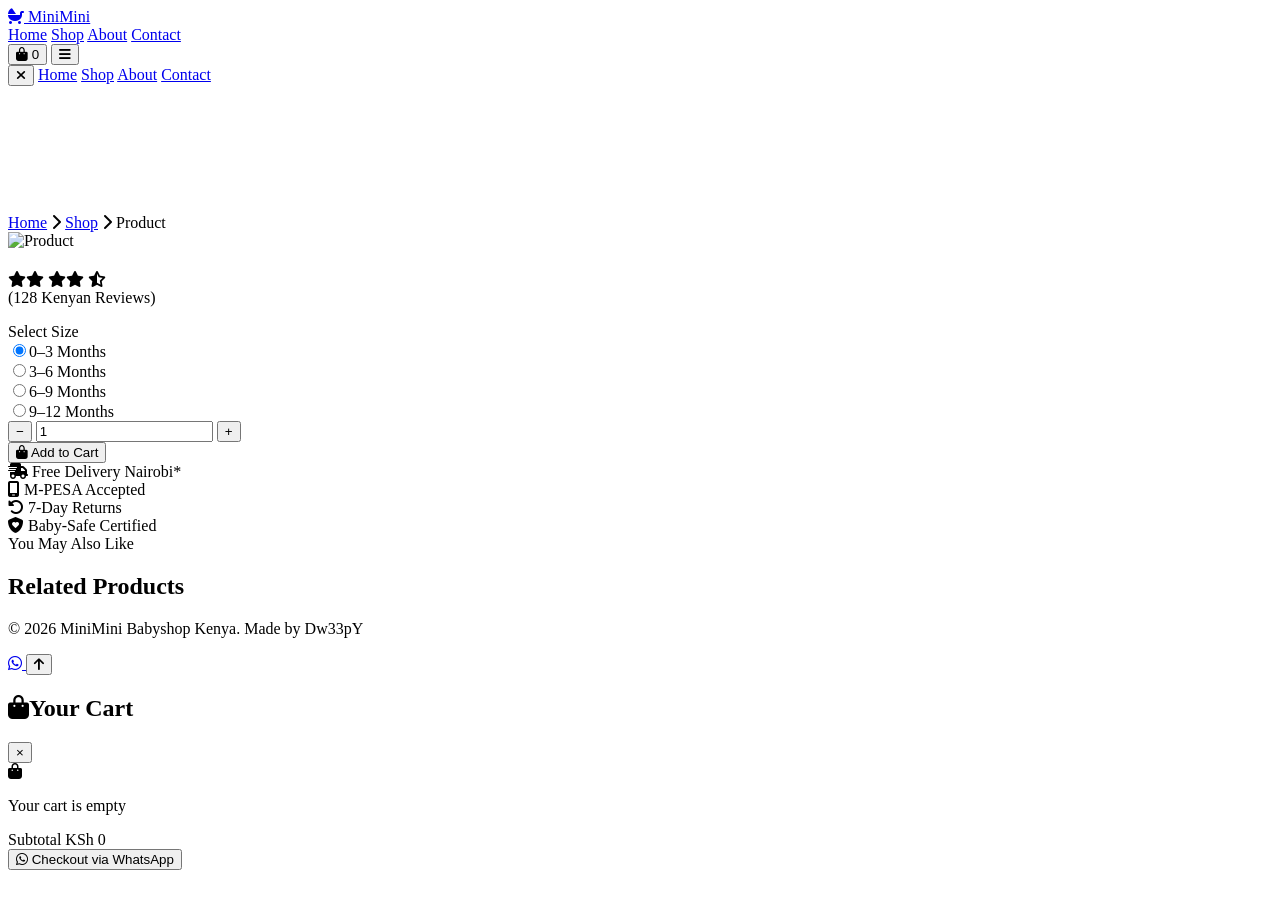
==== product.html @ 56d2afbe "Add product.html for product details page" ====
<!DOCTYPE html>
<html lang="en" class="scroll-smooth">
<head>
    <meta charset="UTF-8">
    <meta name="viewport" content="width=device-width, initial-scale=1.0">
    <title>Product Details - MiniMini Babyshop Kenya</title>
    <meta name="description" content="Premium baby product details at MiniMini Babyshop Kenya.">

    <script src="https://cdn.tailwindcss.com"></script>
    <link href="https://fonts.googleapis.com/css2?family=Playfair+Display:ital,wght@0,700;1,700&family=DM+Sans:wght@300;400;500;600;700&display=swap" rel="stylesheet">
    <link rel="stylesheet" href="https://cdnjs.cloudflare.com/ajax/libs/font-awesome/6.4.0/css/all.min.css">
    <link rel="stylesheet" href="style.css">
</head>
<body>

    <!-- ══ NAVIGATION ══ -->
    <nav class="fixed w-full z-50" id="navbar">
        <div class="max-w-7xl mx-auto px-4 sm:px-6 lg:px-8">
            <div class="flex justify-between items-center h-20">
                <a href="index.html" class="nav-logo">
                    <i class="fa-solid fa-baby-carriage text-2xl" style="color:var(--blush)"></i>
                    Mini<span>Mini</span>
                </a>
                <div class="hidden md:flex items-center gap-8">
                    <a href="index.html" class="nav-link">Home</a>
                    <a href="shop.html"  class="nav-link">Shop</a>
                    <a href="index.html#about"   class="nav-link">About</a>
                    <a href="index.html#contact" class="nav-link">Contact</a>
                </div>
                <div class="flex items-center gap-3">
                    <button id="cart-btn" class="cart-icon-btn" aria-label="Open cart">
                        <i class="fa-solid fa-bag-shopping"></i>
                        <span class="cart-badge">0</span>
                    </button>
                    <button id="mobile-menu-btn" class="md:hidden cart-icon-btn" aria-label="Open menu">
                        <i class="fa-solid fa-bars"></i>
                    </button>
                </div>
            </div>
        </div>
    </nav>

    <!-- ══ MOBILE MENU ══ -->
    <div id="mobile-menu" class="fixed inset-y-0 left-0 w-72 z-[60] flex flex-col pt-24 px-6 shadow-2xl md:hidden">
        <button id="close-mobile-menu" class="absolute top-5 right-5 cart-icon-btn" aria-label="Close menu">
            <i class="fa-solid fa-times"></i>
        </button>
        <a href="index.html"        class="mobile-nav-link nav-link mobile">Home</a>
        <a href="shop.html"         class="mobile-nav-link nav-link mobile">Shop</a>
        <a href="index.html#about"  class="mobile-nav-link nav-link mobile">About</a>
        <a href="index.html#contact"class="mobile-nav-link nav-link mobile">Contact</a>
    </div>

    <!-- ══ PRODUCT CONTENT ══ -->
    <main class="max-w-7xl mx-auto px-4 sm:px-6 lg:px-8 py-12" style="padding-top:8rem">

        <!-- Breadcrumb -->
        <nav class="breadcrumb mb-10" aria-label="Breadcrumb">
            <a href="index.html">Home</a>
            <i class="fa-solid fa-chevron-right"></i>
            <a href="shop.html">Shop</a>
            <i class="fa-solid fa-chevron-right"></i>
            <span id="breadcrumb-name" style="color:var(--text-muted)">Product</span>
        </nav>

        <div class="flex flex-col lg:flex-row gap-14">

            <!-- ── Gallery ── -->
            <div class="lg:w-1/2 product-gallery">
                <img id="product-main-image" src="" alt="Product" class="product-main-img">
                <div id="thumbnails" class="no-scrollbar"></div>
            </div>

            <!-- ── Info ── -->
            <div class="lg:w-1/2 product-info">
                <h1 id="product-heading" class="product-title"></h1>

                <div class="product-rating">
                    <div class="stars">
                        <i class="fa-solid fa-star"></i><i class="fa-solid fa-star"></i>
                        <i class="fa-solid fa-star"></i><i class="fa-solid fa-star"></i>
                        <i class="fa-solid fa-star-half-stroke"></i>
                    </div>
                    <span class="rating-count">(128 Kenyan Reviews)</span>
                </div>

                <p id="product-price" class="product-price"></p>
                <p id="product-description" class="product-desc"></p>

                <!-- Size Selector -->
                <span class="size-label">Select Size</span>
                <div class="size-selector mb-8">
                    <div><input type="radio" name="size" id="size-0-3" checked><label for="size-0-3">0–3 Months</label></div>
                    <div><input type="radio" name="size" id="size-3-6"><label for="size-3-6">3–6 Months</label></div>
                    <div><input type="radio" name="size" id="size-6-9"><label for="size-6-9">6–9 Months</label></div>
                    <div><input type="radio" name="size" id="size-9-12"><label for="size-9-12">9–12 Months</label></div>
                </div>

                <!-- Qty & Add to Cart -->
                <div class="flex gap-3 mb-8 items-stretch">
                    <div class="qty-control">
                        <button id="qty-minus" aria-label="Decrease quantity">−</button>
                        <input type="text" id="qty-input" value="1" readonly aria-label="Quantity">
                        <button id="qty-plus" aria-label="Increase quantity">+</button>
                    </div>
                    <button id="add-to-cart-btn" class="add-to-cart-main">
                        <i class="fa-solid fa-bag-shopping"></i> Add to Cart
                    </button>
                </div>

                <!-- Shipping info -->
                <div class="shipping-grid">
                    <div class="shipping-item"><i class="fa-solid fa-truck-fast"></i> Free Delivery Nairobi*</div>
                    <div class="shipping-item"><i class="fa-solid fa-mobile-screen"></i> M-PESA Accepted</div>
                    <div class="shipping-item"><i class="fa-solid fa-rotate-left"></i> 7-Day Returns</div>
                    <div class="shipping-item"><i class="fa-solid fa-shield-heart"></i> Baby-Safe Certified</div>
                </div>
            </div>
        </div>

        <!-- ── Related Products ── -->
        <div class="mt-24">
            <div class="text-center mb-12">
                <span class="section-label">You May Also Like</span>
                <h2 class="section-title">Related Products</h2>
            </div>
            <div id="related-grid" class="grid grid-cols-1 md:grid-cols-2 lg:grid-cols-3 gap-8"></div>
        </div>
    </main>

    <!-- ══ FOOTER ══ -->
    <footer class="py-12 mt-16">
        <div class="max-w-7xl mx-auto px-4 text-center">
            <p class="footer-bottom">&copy; 2026 MiniMini Babyshop Kenya. Made by Dw33pY</p>
        </div>
    </footer>

    <!-- ══ FLOATING BUTTONS ══ -->
    <a href="https://wa.me/254712345678" target="_blank" rel="noopener" class="whatsapp-fab" aria-label="Chat on WhatsApp">
        <i class="fa-brands fa-whatsapp"></i>
    </a>
    <button id="backToTop" aria-label="Back to top">
        <i class="fa-solid fa-arrow-up"></i>
    </button>

    <!-- ══ CART SIDEBAR ══ -->
    <div id="cart-overlay" class="hidden"></div>
    <div id="cart-sidebar" class="translate-x-full" role="dialog" aria-label="Shopping cart">
        <div class="cart-header">
            <h2><i class="fa-solid fa-bag-shopping mr-2" style="color:var(--blush)"></i>Your Cart</h2>
            <button id="close-cart" class="cart-close-btn" aria-label="Close cart">&times;</button>
        </div>
        <div id="cart-items">
            <div id="empty-cart-msg" class="text-center py-16" style="color:var(--text-muted)">
                <i class="fa-solid fa-bag-shopping text-4xl mb-4 opacity-30"></i>
                <p class="font-medium">Your cart is empty</p>
            </div>
        </div>
        <div class="cart-footer">
            <div class="cart-total-row">
                <span>Subtotal</span>
                <span id="cart-total">KSh 0</span>
            </div>
            <button onclick="checkoutToWhatsApp()" class="checkout-btn">
                <i class="fa-brands fa-whatsapp text-lg"></i> Checkout via WhatsApp
            </button>
        </div>
    </div>

    <script src="script.js"></script>
    <script>
        document.addEventListener('DOMContentLoaded', function () {
            const urlParams = new URLSearchParams(window.location.search);
            const productId = parseInt(urlParams.get('id')) || 1;
            const product = products.find(p => p.id === productId) || products[0];

            // Set meta title dynamically
            document.title = `${product.name} – MiniMini Babyshop Kenya`;

            // Populate fields
            document.getElementById('product-heading').textContent    = product.name;
            document.getElementById('breadcrumb-name').textContent    = product.name;
            document.getElementById('product-description').textContent = product.description;
            document.getElementById('product-price').textContent      = formatKES(product.price);

            // Main image with smooth swap
            const mainImg = document.getElementById('product-main-image');
            mainImg.src = product.images[0];
            mainImg.alt = product.name;

            // Thumbnails
            const thumbs = document.getElementById('thumbnails');
            thumbs.innerHTML = '';
            product.images.forEach((img, idx) => {
                const btn = document.createElement('button');
                btn.className = `thumb-btn ${idx === 0 ? 'active' : ''}`;
                btn.setAttribute('aria-label', `View image ${idx + 1}`);
                btn.innerHTML = `<img src="${img}" alt="${product.name} view ${idx + 1}">`;
                btn.addEventListener('click', () => {
                    mainImg.classList.add('loading');
                    const i = new Image();
                    i.onload = () => { mainImg.src = img; mainImg.classList.remove('loading'); };
                    i.src = img;
                    thumbs.querySelectorAll('.thumb-btn').forEach(t => t.classList.remove('active'));
                    btn.classList.add('active');
                });
                thumbs.appendChild(btn);
            });

            // Qty controls
            const qtyInput = document.getElementById('qty-input');
            document.getElementById('qty-minus').addEventListener('click', () => {
                const v = parseInt(qtyInput.value);
                if (v > 1) qtyInput.value = v - 1;
            });
            document.getElementById('qty-plus').addEventListener('click', () => {
                qtyInput.value = parseInt(qtyInput.value) + 1;
            });

            // Add to cart
            document.getElementById('add-to-cart-btn').addEventListener('click', () => {
                const sizeId = document.querySelector('input[name="size"]:checked')?.id || 'size-0-3';
                const size = sizeId.replace('size-', '').replace(/-/g, '–') + ' Months';
                const qty = parseInt(qtyInput.value);
                addToCart(product.id, size, qty);
            });

            // Related products (exclude current)
            const related = products.filter(p => p.id !== product.id).slice(0, 3);
            const relatedGrid = document.getElementById('related-grid');
            related.forEach((p, i) => {
                const card = document.createElement('div');
                card.className = 'product-card reveal';
                card.style.transitionDelay = `${i * 0.1}s`;
                card.innerHTML = `
                    <div class="product-card__img-wrap">
                        <img src="${p.image}" alt="${p.name}" loading="lazy">
                    </div>
                    <div class="product-card__body">
                        <div class="product-card__name">${p.name}</div>
                        <div class="product-card__price">${formatKES(p.price)}</div>
                        <div class="product-card__actions">
                            <a href="product.html?id=${p.id}" class="view-btn">View Details</a>
                            <button class="cart-btn-sm" onclick="addToCart(${p.id})" aria-label="Add to cart">
                                <i class="fa-solid fa-bag-shopping"></i>
                            </button>
                        </div>
                    </div>
                `;
                relatedGrid.appendChild(card);
            });

            // Scroll reveal
            const observer = new IntersectionObserver(entries => {
                entries.forEach(e => { if (e.isIntersecting) { e.target.classList.add('visible'); observer.unobserve(e.target); }});
            }, { threshold: 0.1 });
            document.querySelectorAll('.reveal').forEach(el => observer.observe(el));
        });
    </script>
</body>
</html>
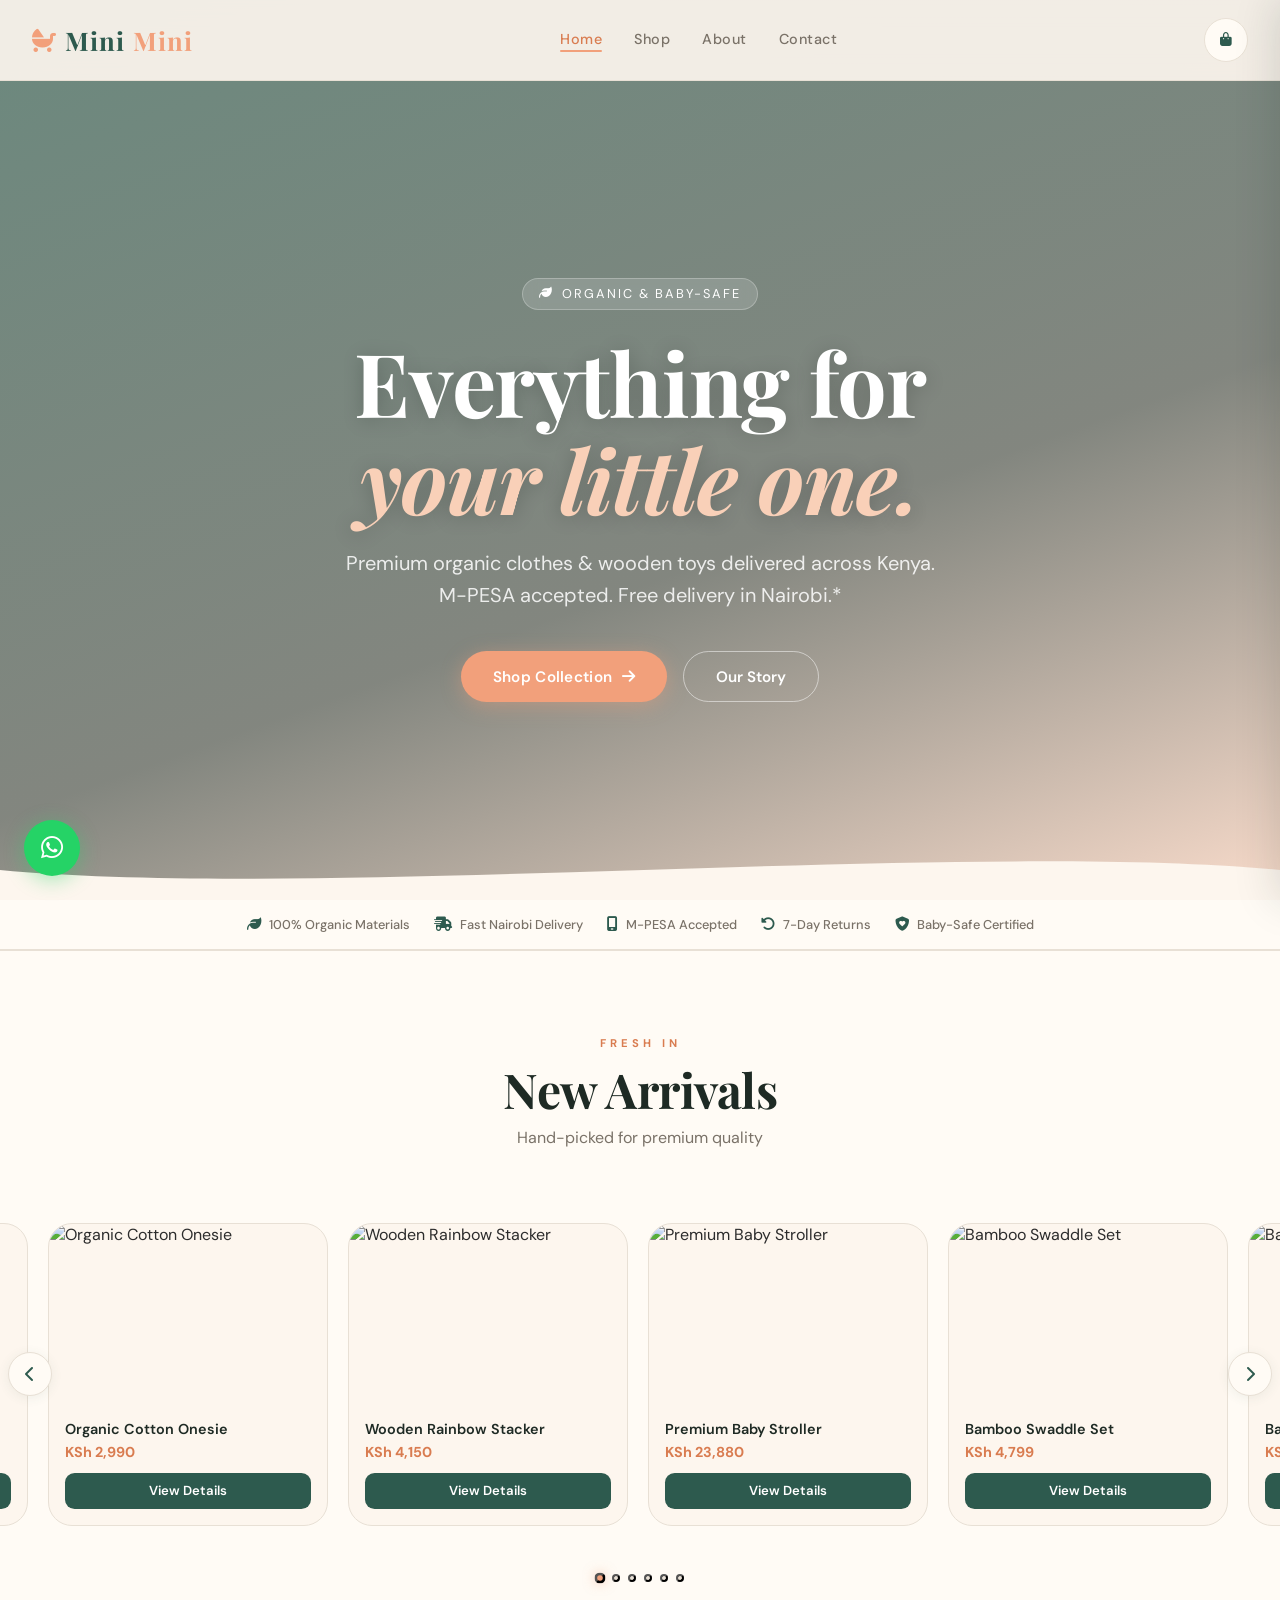
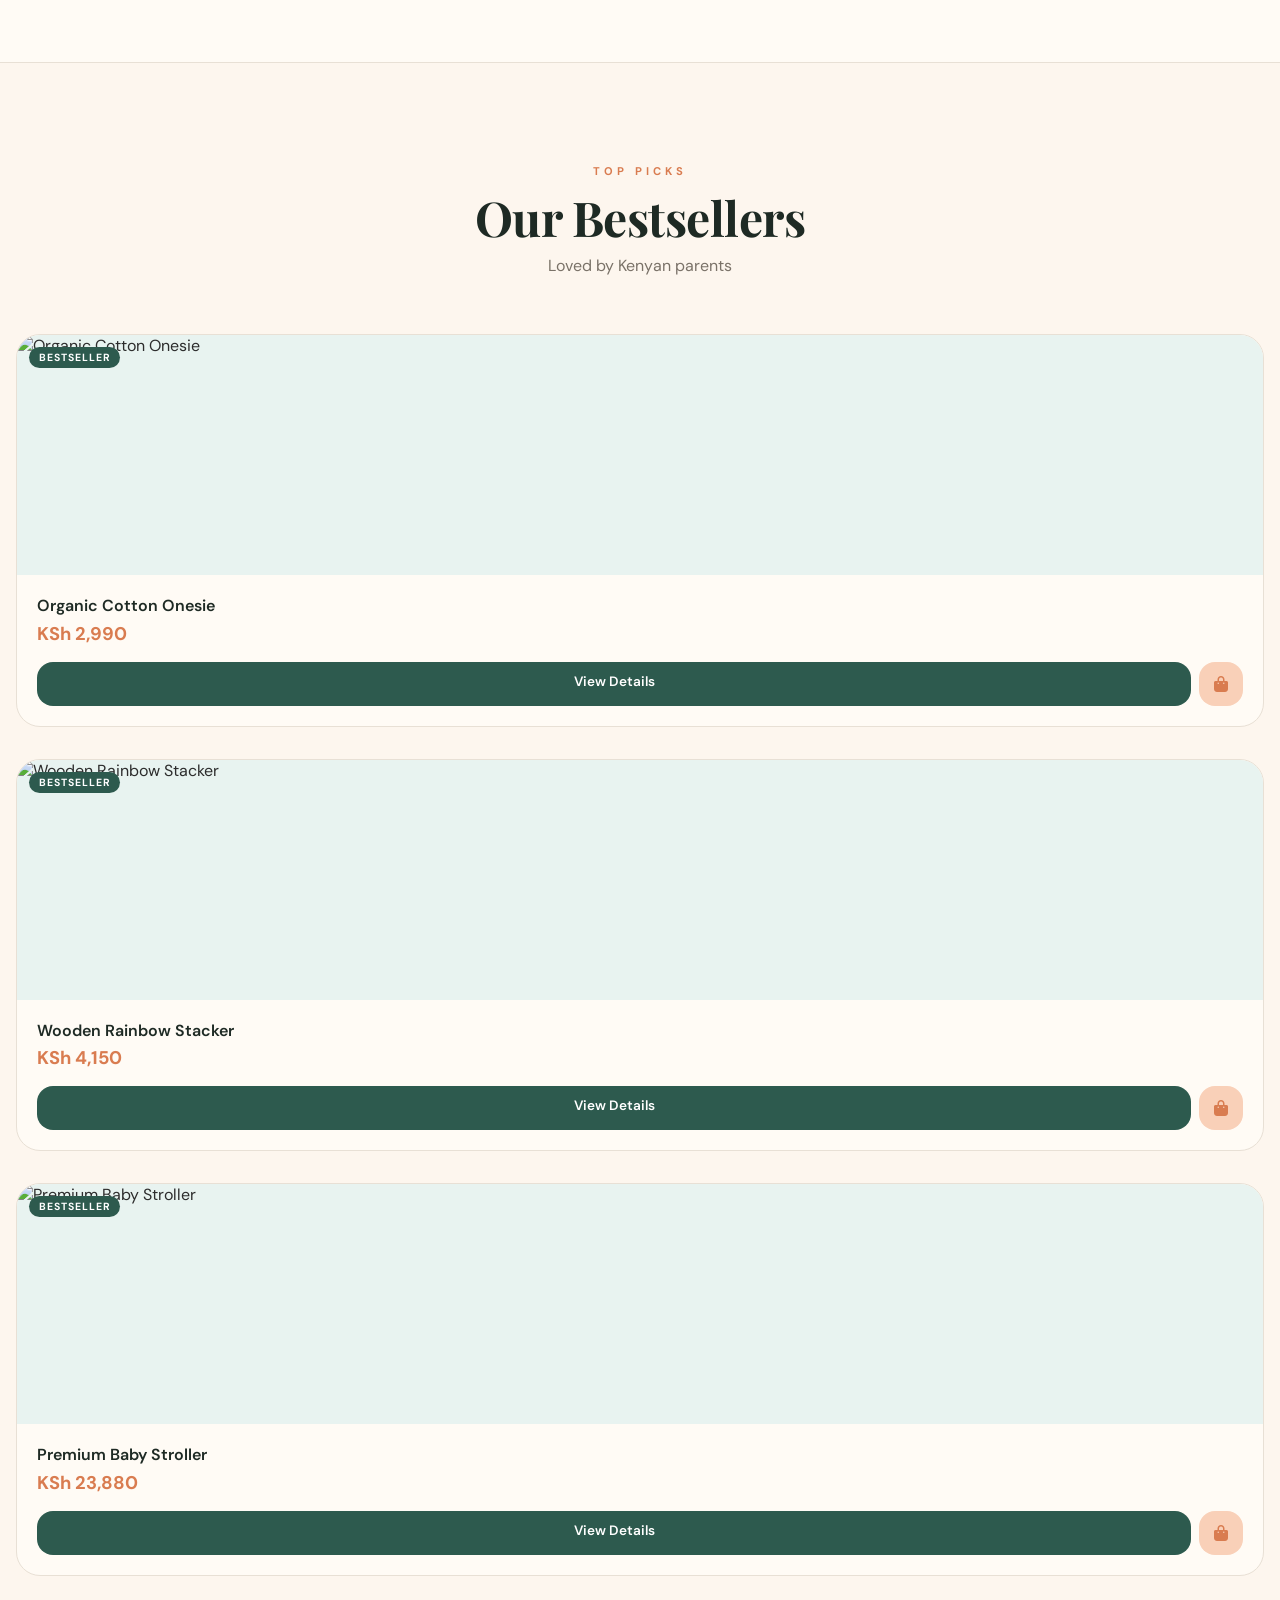
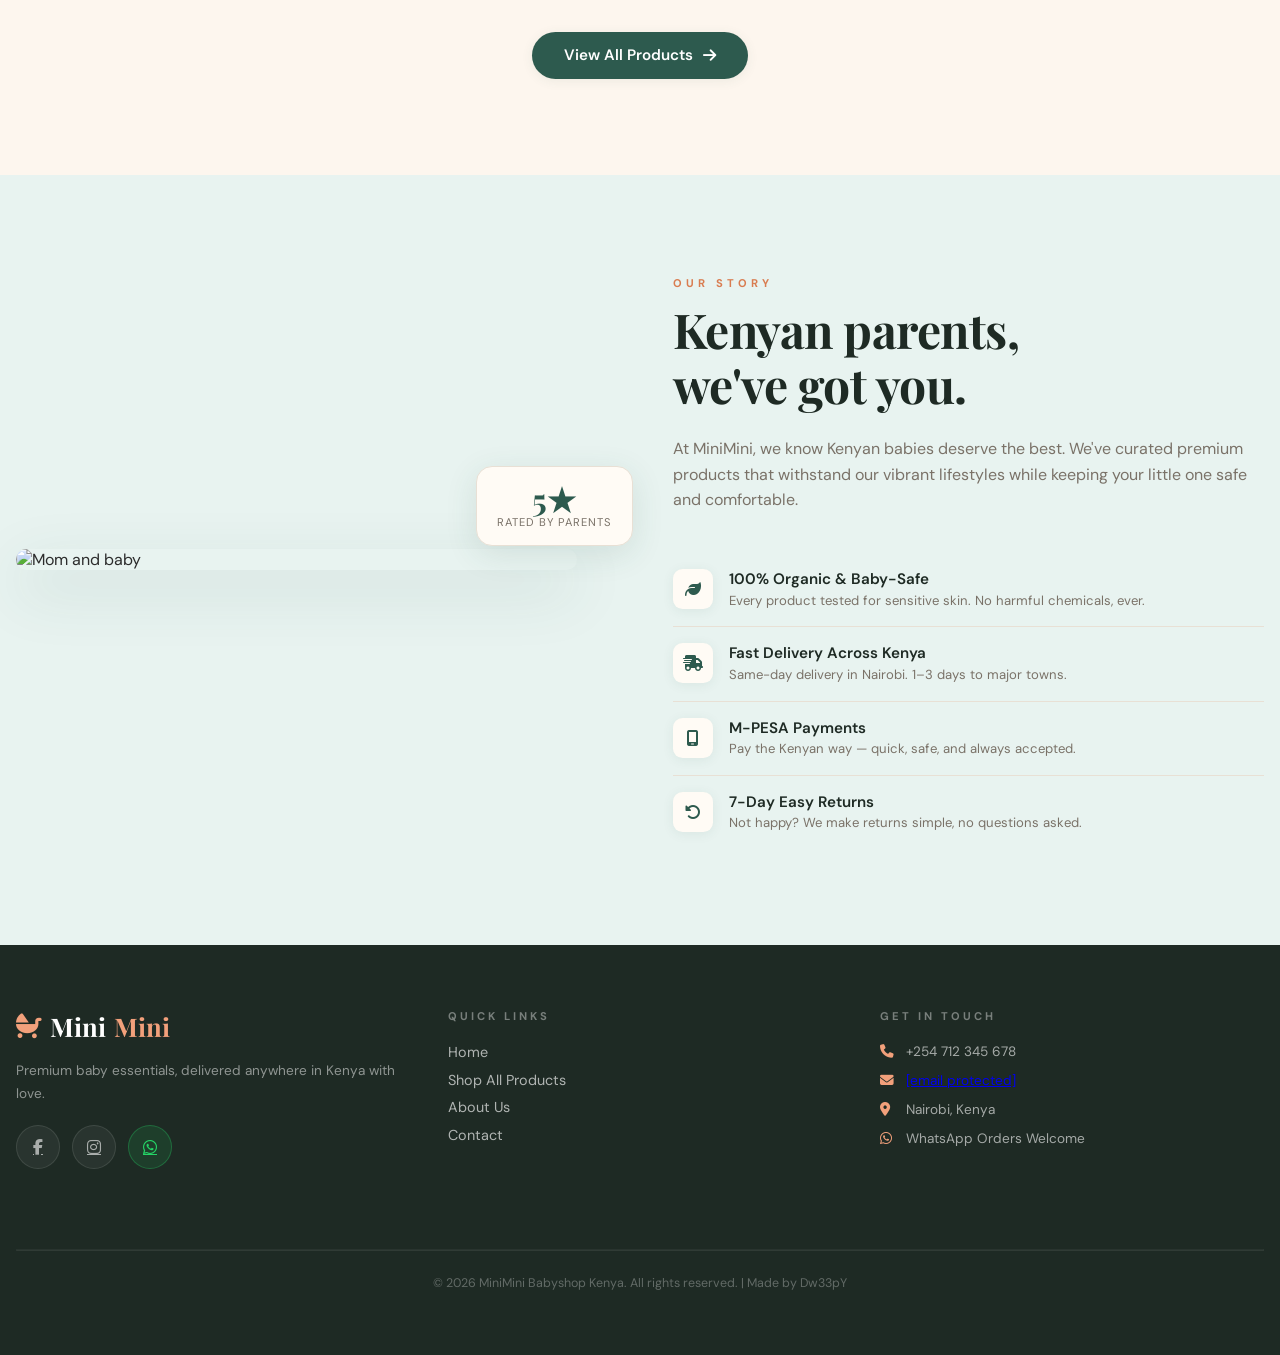
==== commit 268cfaa2: "Enhance SEO and update navigation structure Updated meta tags for SEO, added keywords, and improved " ====
--- a/product.html
+++ b/product.html
@@ -2,16 +2,73 @@
 <html lang="en" class="scroll-smooth">
 <head>
     <meta charset="UTF-8">
-    <meta name="viewport" content="width=device-width, initial-scale=1.0">
-    <title>Product Details - MiniMini Babyshop Kenya</title>
-    <meta name="description" content="Premium baby product details at MiniMini Babyshop Kenya.">
-
-    <script src="https://cdn.tailwindcss.com"></script>
+    <meta name="viewport" content="width=device-width, initial-scale=1.0, maximum-scale=5.0">
+    <title>MiniMini Babyshop Kenya | Premium Baby Essentials</title>
+    <meta name="description" content="Premium organic baby clothes, wooden toys & essentials delivered across Kenya. M-PESA accepted. Fast delivery in Nairobi & major towns.">
+    <meta name="keywords" content="baby shop Kenya, baby clothes Nairobi, organic baby products, M-PESA baby shop, baby essentials Kenya">
+    <meta property="og:title" content="MiniMini Babyshop Kenya">
+    <meta property="og:description" content="Premium baby essentials delivered across Kenya. M-PESA accepted.">
+    <meta property="og:type" content="website">
+    <!-- Preconnect to external origins ASAP -->
+    <link rel="preconnect" href="https://fonts.googleapis.com">
+    <link rel="preconnect" href="https://fonts.gstatic.com" crossorigin>
+
+    <!-- Fonts: display=swap so text shows immediately with system fallback -->
     <link href="https://fonts.googleapis.com/css2?family=Playfair+Display:ital,wght@0,700;1,700&family=DM+Sans:wght@300;400;500;600;700&display=swap" rel="stylesheet">
-    <link rel="stylesheet" href="https://cdnjs.cloudflare.com/ajax/libs/font-awesome/6.4.0/css/all.min.css">
+
+    <!-- Font Awesome: non-blocking load -->
+    <link rel="stylesheet" href="https://cdnjs.cloudflare.com/ajax/libs/font-awesome/6.4.0/css/all.min.css" media="print" onload="this.media='all'">
+    <noscript><link rel="stylesheet" href="https://cdnjs.cloudflare.com/ajax/libs/font-awesome/6.4.0/css/all.min.css"></noscript>
+
+    <!-- Site stylesheet -->
     <link rel="stylesheet" href="style.css">
+
+    <!-- Tailwind utility replacements (removes 100kb+ CDN script) -->
+    <style>
+        .scroll-smooth{scroll-behavior:smooth}
+        .fixed{position:fixed}.relative{position:relative}.absolute{position:absolute}.sticky{position:sticky}
+        .inset-y-0{top:0;bottom:0}.top-0{top:0}.right-0{right:0}.bottom-0{bottom:0}.left-0{left:0}
+        .top-5{top:1.25rem}.right-5{right:1.25rem}.top-20{top:5rem}
+        .z-10{z-index:10}.z-30{z-index:30}.z-50{z-index:50}.z-\[60\]{z-index:60}
+        .flex{display:flex}.grid{display:grid}.hidden{display:none}.block{display:block}.inline-flex{display:inline-flex}
+        .flex-col{flex-direction:column}.flex-wrap{flex-wrap:wrap}.items-center{align-items:center}.items-start{align-items:flex-start}.items-stretch{align-items:stretch}
+        .justify-center{justify-content:center}.justify-between{justify-content:space-between}
+        .flex-1{flex:1 1 0%}
+        .grid-cols-1{grid-template-columns:repeat(1,minmax(0,1fr))}
+        .gap-2{gap:.5rem}.gap-3{gap:.75rem}.gap-4{gap:1rem}.gap-6{gap:1.5rem}.gap-8{gap:2rem}.gap-12{gap:3rem}.gap-14{gap:3.5rem}.gap-16{gap:4rem}
+        .w-full{width:100%}.w-72{width:18rem}.h-20{height:5rem}.min-h-screen{min-height:100vh}
+        .max-w-7xl{max-width:80rem}.max-w-5xl{max-width:64rem}.max-w-3xl{max-width:48rem}
+        .mx-auto{margin-left:auto;margin-right:auto}
+        .mt-4{margin-top:1rem}.mt-5{margin-top:1.25rem}.mt-8{margin-top:2rem}.mt-14{margin-top:3.5rem}.mt-16{margin-top:4rem}.mt-24{margin-top:6rem}
+        .mb-4{margin-bottom:1rem}.mb-6{margin-bottom:1.5rem}.mb-10{margin-bottom:2.5rem}.mb-12{margin-bottom:3rem}.mb-14{margin-bottom:3.5rem}
+        .mr-2{margin-right:.5rem}
+        .py-12{padding-top:3rem;padding-bottom:3rem}.py-16{padding-top:4rem;padding-bottom:4rem}.py-24{padding-top:6rem;padding-bottom:6rem}
+        .px-4{padding-left:1rem;padding-right:1rem}.px-6{padding-left:1.5rem;padding-right:1.5rem}
+        .pt-24{padding-top:6rem}.pb-10{padding-bottom:2.5rem}
+        .p-6{padding:1.5rem}
+        .text-center{text-align:center}.text-sm{font-size:.875rem;line-height:1.25rem}.text-lg{font-size:1.125rem;line-height:1.75rem}.text-2xl{font-size:1.5rem;line-height:2rem}.text-4xl{font-size:2.25rem;line-height:2.5rem}
+        .font-medium{font-weight:500}
+        .opacity-30{opacity:.3}
+        .shadow-2xl{box-shadow:0 25px 50px -12px rgba(0,0,0,.25)}
+        .overflow-hidden{overflow:hidden}.overflow-y-auto{overflow-y:auto}
+        .translate-x-full{transform:translateX(100%)}
+        .no-scrollbar::-webkit-scrollbar{display:none}.no-scrollbar{-ms-overflow-style:none;scrollbar-width:none}
+        @media(min-width:768px){.md\:flex{display:flex}.md\:hidden{display:none}.md\:grid-cols-3{grid-template-columns:repeat(3,minmax(0,1fr))}}
+        @media(min-width:1024px){.lg\:flex-row{flex-direction:row}.lg\:w-1\/2{width:50%}}
+        @media(min-width:640px){.sm\:px-6{padding-left:1.5rem;padding-right:1.5rem}}
+        @media(min-width:1024px){.lg\:px-8{padding-left:2rem;padding-right:2rem}}
+    </style>
 </head>
 <body>
+
+    <!-- ══ LOADER ══ -->
+    <div class="loader-wrapper" id="loader">
+        <div class="loader-content">
+            <div class="loader-logo">MiniMini</div>
+            <div class="loader-sub">Babyshop Kenya</div>
+            <div class="loader-bar-track"><div class="loader-bar"></div></div>
+        </div>
+    </div>
 
     <!-- ══ NAVIGATION ══ -->
     <nav class="fixed w-full z-50" id="navbar">
@@ -21,12 +78,14 @@
                     <i class="fa-solid fa-baby-carriage text-2xl" style="color:var(--blush)"></i>
                     Mini<span>Mini</span>
                 </a>
+
                 <div class="hidden md:flex items-center gap-8">
-                    <a href="index.html" class="nav-link">Home</a>
-                    <a href="shop.html"  class="nav-link">Shop</a>
-                    <a href="index.html#about"   class="nav-link">About</a>
-                    <a href="index.html#contact" class="nav-link">Contact</a>
-                </div>
+                    <a href="#home" class="nav-link">Home</a>
+                    <a href="shop.html" class="nav-link">Shop</a>
+                    <a href="#about" class="nav-link">About</a>
+                    <a href="#contact" class="nav-link">Contact</a>
+                </div>
+
                 <div class="flex items-center gap-3">
                     <button id="cart-btn" class="cart-icon-btn" aria-label="Open cart">
                         <i class="fa-solid fa-bag-shopping"></i>
@@ -45,98 +104,191 @@
         <button id="close-mobile-menu" class="absolute top-5 right-5 cart-icon-btn" aria-label="Close menu">
             <i class="fa-solid fa-times"></i>
         </button>
-        <a href="index.html"        class="mobile-nav-link nav-link mobile">Home</a>
-        <a href="shop.html"         class="mobile-nav-link nav-link mobile">Shop</a>
-        <a href="index.html#about"  class="mobile-nav-link nav-link mobile">About</a>
-        <a href="index.html#contact"class="mobile-nav-link nav-link mobile">Contact</a>
+        <a href="#home"      class="mobile-nav-link nav-link mobile">Home</a>
+        <a href="shop.html"  class="mobile-nav-link nav-link mobile">Shop</a>
+        <a href="#about"     class="mobile-nav-link nav-link mobile">About</a>
+        <a href="#contact"   class="mobile-nav-link nav-link mobile">Contact</a>
+        <a href="shop.html" class="btn-primary mt-8 justify-center">
+            <i class="fa-solid fa-bag-shopping"></i> Shop Now
+        </a>
     </div>
 
-    <!-- ══ PRODUCT CONTENT ══ -->
-    <main class="max-w-7xl mx-auto px-4 sm:px-6 lg:px-8 py-12" style="padding-top:8rem">
-
-        <!-- Breadcrumb -->
-        <nav class="breadcrumb mb-10" aria-label="Breadcrumb">
-            <a href="index.html">Home</a>
-            <i class="fa-solid fa-chevron-right"></i>
-            <a href="shop.html">Shop</a>
-            <i class="fa-solid fa-chevron-right"></i>
-            <span id="breadcrumb-name" style="color:var(--text-muted)">Product</span>
-        </nav>
-
-        <div class="flex flex-col lg:flex-row gap-14">
-
-            <!-- ── Gallery ── -->
-            <div class="lg:w-1/2 product-gallery">
-                <img id="product-main-image" src="" alt="Product" class="product-main-img">
-                <div id="thumbnails" class="no-scrollbar"></div>
-            </div>
-
-            <!-- ── Info ── -->
-            <div class="lg:w-1/2 product-info">
-                <h1 id="product-heading" class="product-title"></h1>
-
-                <div class="product-rating">
-                    <div class="stars">
-                        <i class="fa-solid fa-star"></i><i class="fa-solid fa-star"></i>
-                        <i class="fa-solid fa-star"></i><i class="fa-solid fa-star"></i>
-                        <i class="fa-solid fa-star-half-stroke"></i>
-                    </div>
-                    <span class="rating-count">(128 Kenyan Reviews)</span>
-                </div>
-
-                <p id="product-price" class="product-price"></p>
-                <p id="product-description" class="product-desc"></p>
-
-                <!-- Size Selector -->
-                <span class="size-label">Select Size</span>
-                <div class="size-selector mb-8">
-                    <div><input type="radio" name="size" id="size-0-3" checked><label for="size-0-3">0–3 Months</label></div>
-                    <div><input type="radio" name="size" id="size-3-6"><label for="size-3-6">3–6 Months</label></div>
-                    <div><input type="radio" name="size" id="size-6-9"><label for="size-6-9">6–9 Months</label></div>
-                    <div><input type="radio" name="size" id="size-9-12"><label for="size-9-12">9–12 Months</label></div>
-                </div>
-
-                <!-- Qty & Add to Cart -->
-                <div class="flex gap-3 mb-8 items-stretch">
-                    <div class="qty-control">
-                        <button id="qty-minus" aria-label="Decrease quantity">−</button>
-                        <input type="text" id="qty-input" value="1" readonly aria-label="Quantity">
-                        <button id="qty-plus" aria-label="Increase quantity">+</button>
-                    </div>
-                    <button id="add-to-cart-btn" class="add-to-cart-main">
-                        <i class="fa-solid fa-bag-shopping"></i> Add to Cart
-                    </button>
-                </div>
-
-                <!-- Shipping info -->
-                <div class="shipping-grid">
-                    <div class="shipping-item"><i class="fa-solid fa-truck-fast"></i> Free Delivery Nairobi*</div>
-                    <div class="shipping-item"><i class="fa-solid fa-mobile-screen"></i> M-PESA Accepted</div>
-                    <div class="shipping-item"><i class="fa-solid fa-rotate-left"></i> 7-Day Returns</div>
-                    <div class="shipping-item"><i class="fa-solid fa-shield-heart"></i> Baby-Safe Certified</div>
-                </div>
-            </div>
-        </div>
-
-        <!-- ── Related Products ── -->
-        <div class="mt-24">
-            <div class="text-center mb-12">
-                <span class="section-label">You May Also Like</span>
-                <h2 class="section-title">Related Products</h2>
-            </div>
-            <div id="related-grid" class="grid grid-cols-1 md:grid-cols-2 lg:grid-cols-3 gap-8"></div>
-        </div>
-    </main>
+    <!-- ══ HERO ══ -->
+    <section id="home" class="hero-bg min-h-screen flex items-center justify-center text-center px-4 relative">
+        <div class="max-w-3xl z-10 hero-content" style="padding-top:5rem">
+            <div class="hero-tag reveal">
+                <i class="fa-solid fa-leaf"></i> Organic &amp; Baby-Safe
+            </div>
+            <h1 class="hero-title reveal reveal-delay-1">
+                Everything for<br><em>your little one.</em>
+            </h1>
+            <p class="hero-sub reveal reveal-delay-2">
+                Premium organic clothes &amp; wooden toys delivered across Kenya.<br>M-PESA accepted. Free delivery in Nairobi.*
+            </p>
+            <div class="flex flex-wrap gap-4 justify-center reveal reveal-delay-3">
+                <a href="shop.html" class="btn-primary">
+                    Shop Collection <i class="fa-solid fa-arrow-right"></i>
+                </a>
+                <a href="#about" class="btn-secondary">Our Story</a>
+            </div>
+        </div>
+
+        <!-- Wave divider -->
+        <div class="absolute bottom-0 left-0 right-0">
+            <svg viewBox="0 0 1440 80" preserveAspectRatio="none" style="display:block;width:100%;height:60px">
+                <path d="M0,40 C360,80 1080,0 1440,40 L1440,80 L0,80 Z" fill="#fdf6ee"/>
+            </svg>
+        </div>
+    </section>
+
+    <!-- ══ TRUST STRIP ══ -->
+    <div class="trust-strip">
+        <div class="max-w-5xl mx-auto px-4">
+            <div class="flex flex-wrap justify-center gap-6 md:gap-12">
+                <div class="trust-item"><i class="fa-solid fa-leaf"></i> 100% Organic Materials</div>
+                <div class="trust-item"><i class="fa-solid fa-truck-fast"></i> Fast Nairobi Delivery</div>
+                <div class="trust-item"><i class="fa-solid fa-mobile-screen"></i> M-PESA Accepted</div>
+                <div class="trust-item"><i class="fa-solid fa-rotate-left"></i> 7-Day Returns</div>
+                <div class="trust-item"><i class="fa-solid fa-shield-heart"></i> Baby-Safe Certified</div>
+            </div>
+        </div>
+    </div>
+
+    <!-- ══ NEW ARRIVALS CAROUSEL ══ -->
+    <section class="carousel-section" aria-label="New Arrivals">
+        <div class="text-center mb-12 reveal">
+            <span class="section-label">Fresh In</span>
+            <h2 class="section-title">New Arrivals</h2>
+            <p class="section-sub">Hand-picked for premium quality</p>
+        </div>
+        <div class="carousel-container relative max-w-7xl mx-auto">
+            <div class="carousel-viewport">
+                <div class="carousel-track"><!-- Filled by JS --></div>
+            </div>
+            <button class="carousel-btn prev" aria-label="Previous">
+                <i class="fa-solid fa-chevron-left"></i>
+            </button>
+            <button class="carousel-btn next" aria-label="Next">
+                <i class="fa-solid fa-chevron-right"></i>
+            </button>
+        </div>
+        <div class="carousel-dots" role="tablist" aria-label="Carousel navigation"></div>
+    </section>
+
+    <!-- ══ BESTSELLERS ══ -->
+    <section id="shop" class="py-24 px-4 max-w-7xl mx-auto">
+        <div class="text-center mb-14 reveal">
+            <span class="section-label">Top Picks</span>
+            <h2 class="section-title">Our Bestsellers</h2>
+            <p class="section-sub">Loved by Kenyan parents</p>
+        </div>
+        <div class="grid grid-cols-1 md:grid-cols-2 lg:grid-cols-3 gap-8" id="featured-grid"></div>
+        <div class="text-center mt-14 reveal">
+            <a href="shop.html" class="btn-dark">
+                View All Products <i class="fa-solid fa-arrow-right"></i>
+            </a>
+        </div>
+    </section>
+
+    <!-- ══ ABOUT ══ -->
+    <section id="about" class="about-section py-24">
+        <div class="max-w-7xl mx-auto px-4 flex flex-col lg:flex-row items-center gap-16">
+            <!-- Image -->
+            <div class="lg:w-1/2 about-img-wrap reveal" style="padding-right:2rem">
+                <img src="https://images.unsplash.com/photo-1555252333-9f8e92e65df9?w=800" alt="Mom and baby" loading="lazy">
+                <div class="about-img-badge">
+                    <div class="num">5★</div>
+                    <div class="lbl">Rated by parents</div>
+                </div>
+            </div>
+            <!-- Text -->
+            <div class="lg:w-1/2 reveal reveal-delay-2">
+                <span class="section-label">Our Story</span>
+                <h2 class="section-title mb-6">Kenyan parents,<br>we've got you.</h2>
+                <p class="section-sub mb-10">At MiniMini, we know Kenyan babies deserve the best. We've curated premium products that withstand our vibrant lifestyles while keeping your little one safe and comfortable.</p>
+
+                <div class="flex flex-col">
+                    <div class="about-feature">
+                        <div class="about-feature-icon"><i class="fa-solid fa-leaf"></i></div>
+                        <div class="about-feature-text">
+                            <h4>100% Organic & Baby-Safe</h4>
+                            <p>Every product tested for sensitive skin. No harmful chemicals, ever.</p>
+                        </div>
+                    </div>
+                    <div class="about-feature">
+                        <div class="about-feature-icon"><i class="fa-solid fa-truck-fast"></i></div>
+                        <div class="about-feature-text">
+                            <h4>Fast Delivery Across Kenya</h4>
+                            <p>Same-day delivery in Nairobi. 1–3 days to major towns.</p>
+                        </div>
+                    </div>
+                    <div class="about-feature">
+                        <div class="about-feature-icon"><i class="fa-solid fa-mobile-screen"></i></div>
+                        <div class="about-feature-text">
+                            <h4>M-PESA Payments</h4>
+                            <p>Pay the Kenyan way — quick, safe, and always accepted.</p>
+                        </div>
+                    </div>
+                    <div class="about-feature">
+                        <div class="about-feature-icon"><i class="fa-solid fa-rotate-left"></i></div>
+                        <div class="about-feature-text">
+                            <h4>7-Day Easy Returns</h4>
+                            <p>Not happy? We make returns simple, no questions asked.</p>
+                        </div>
+                    </div>
+                </div>
+            </div>
+        </div>
+    </section>
 
     <!-- ══ FOOTER ══ -->
-    <footer class="py-12 mt-16">
-        <div class="max-w-7xl mx-auto px-4 text-center">
-            <p class="footer-bottom">&copy; 2026 MiniMini Babyshop Kenya. Made by Dw33pY</p>
+    <footer id="contact" class="py-16">
+        <div class="max-w-7xl mx-auto px-4">
+            <div class="grid grid-cols-1 md:grid-cols-3 gap-12 pb-10">
+                <div>
+                    <a href="index.html" class="footer-logo">
+                        <i class="fa-solid fa-baby-carriage" style="color:var(--blush)"></i>
+                        Mini<span>Mini</span>
+                    </a>
+                    <p class="footer-desc">Premium baby essentials, delivered anywhere in Kenya with love.</p>
+                    <div class="flex gap-3 mt-5">
+                        <a href="#" class="cart-icon-btn" style="background:rgba(255,255,255,0.05);border-color:rgba(255,255,255,0.1);color:rgba(255,255,255,0.6)" aria-label="Facebook">
+                            <i class="fa-brands fa-facebook-f"></i>
+                        </a>
+                        <a href="#" class="cart-icon-btn" style="background:rgba(255,255,255,0.05);border-color:rgba(255,255,255,0.1);color:rgba(255,255,255,0.6)" aria-label="Instagram">
+                            <i class="fa-brands fa-instagram"></i>
+                        </a>
+                        <a href="https://wa.me/254712345678" class="cart-icon-btn" style="background:rgba(37,211,102,0.12);border-color:rgba(37,211,102,0.3);color:#25d366" aria-label="WhatsApp">
+                            <i class="fa-brands fa-whatsapp"></i>
+                        </a>
+                    </div>
+                </div>
+
+                <div>
+                    <h4 class="footer-heading">Quick Links</h4>
+                    <a href="index.html"    class="footer-link">Home</a>
+                    <a href="shop.html"     class="footer-link">Shop All Products</a>
+                    <a href="#about"        class="footer-link">About Us</a>
+                    <a href="#contact"      class="footer-link">Contact</a>
+                </div>
+
+                <div>
+                    <h4 class="footer-heading">Get In Touch</h4>
+                    <div class="footer-contact-item"><i class="fa-solid fa-phone"></i> +254 712 345 678</div>
+                    <div class="footer-contact-item"><i class="fa-solid fa-envelope"></i> <a href="/cdn-cgi/l/email-protection" class="__cf_email__" data-cfemail="224a474e4e4d624f4b4c4b4f4b4c4b0c414d0c4947">[email&#160;protected]</a></div>
+                    <div class="footer-contact-item"><i class="fa-solid fa-location-dot"></i> Nairobi, Kenya</div>
+                    <div class="footer-contact-item"><i class="fa-brands fa-whatsapp"></i> WhatsApp Orders Welcome</div>
+                </div>
+            </div>
+
+            <hr class="footer-divider">
+            <p class="footer-bottom">&copy; 2026 MiniMini Babyshop Kenya. All rights reserved. | Made by Dw33pY</p>
         </div>
     </footer>
 
     <!-- ══ FLOATING BUTTONS ══ -->
-    <a href="https://wa.me/254712345678" target="_blank" rel="noopener" class="whatsapp-fab" aria-label="Chat on WhatsApp">
+    <a href="https://wa.me/254712345678?text=Hi!%20I%20have%20a%20question%20about%20MiniMini%20Babyshop." 
+       target="_blank" rel="noopener" class="whatsapp-fab" aria-label="Chat on WhatsApp">
         <i class="fa-brands fa-whatsapp"></i>
     </a>
     <button id="backToTop" aria-label="Back to top">
@@ -154,6 +306,7 @@
             <div id="empty-cart-msg" class="text-center py-16" style="color:var(--text-muted)">
                 <i class="fa-solid fa-bag-shopping text-4xl mb-4 opacity-30"></i>
                 <p class="font-medium">Your cart is empty</p>
+                <a href="shop.html" class="btn-dark mt-4 inline-flex text-sm">Browse Products</a>
             </div>
         </div>
         <div class="cart-footer">
@@ -166,96 +319,6 @@
             </button>
         </div>
     </div>
-
-    <script src="script.js"></script>
-    <script>
-        document.addEventListener('DOMContentLoaded', function () {
-            const urlParams = new URLSearchParams(window.location.search);
-            const productId = parseInt(urlParams.get('id')) || 1;
-            const product = products.find(p => p.id === productId) || products[0];
-
-            // Set meta title dynamically
-            document.title = `${product.name} – MiniMini Babyshop Kenya`;
-
-            // Populate fields
-            document.getElementById('product-heading').textContent    = product.name;
-            document.getElementById('breadcrumb-name').textContent    = product.name;
-            document.getElementById('product-description').textContent = product.description;
-            document.getElementById('product-price').textContent      = formatKES(product.price);
-
-            // Main image with smooth swap
-            const mainImg = document.getElementById('product-main-image');
-            mainImg.src = product.images[0];
-            mainImg.alt = product.name;
-
-            // Thumbnails
-            const thumbs = document.getElementById('thumbnails');
-            thumbs.innerHTML = '';
-            product.images.forEach((img, idx) => {
-                const btn = document.createElement('button');
-                btn.className = `thumb-btn ${idx === 0 ? 'active' : ''}`;
-                btn.setAttribute('aria-label', `View image ${idx + 1}`);
-                btn.innerHTML = `<img src="${img}" alt="${product.name} view ${idx + 1}">`;
-                btn.addEventListener('click', () => {
-                    mainImg.classList.add('loading');
-                    const i = new Image();
-                    i.onload = () => { mainImg.src = img; mainImg.classList.remove('loading'); };
-                    i.src = img;
-                    thumbs.querySelectorAll('.thumb-btn').forEach(t => t.classList.remove('active'));
-                    btn.classList.add('active');
-                });
-                thumbs.appendChild(btn);
-            });
-
-            // Qty controls
-            const qtyInput = document.getElementById('qty-input');
-            document.getElementById('qty-minus').addEventListener('click', () => {
-                const v = parseInt(qtyInput.value);
-                if (v > 1) qtyInput.value = v - 1;
-            });
-            document.getElementById('qty-plus').addEventListener('click', () => {
-                qtyInput.value = parseInt(qtyInput.value) + 1;
-            });
-
-            // Add to cart
-            document.getElementById('add-to-cart-btn').addEventListener('click', () => {
-                const sizeId = document.querySelector('input[name="size"]:checked')?.id || 'size-0-3';
-                const size = sizeId.replace('size-', '').replace(/-/g, '–') + ' Months';
-                const qty = parseInt(qtyInput.value);
-                addToCart(product.id, size, qty);
-            });
-
-            // Related products (exclude current)
-            const related = products.filter(p => p.id !== product.id).slice(0, 3);
-            const relatedGrid = document.getElementById('related-grid');
-            related.forEach((p, i) => {
-                const card = document.createElement('div');
-                card.className = 'product-card reveal';
-                card.style.transitionDelay = `${i * 0.1}s`;
-                card.innerHTML = `
-                    <div class="product-card__img-wrap">
-                        <img src="${p.image}" alt="${p.name}" loading="lazy">
-                    </div>
-                    <div class="product-card__body">
-                        <div class="product-card__name">${p.name}</div>
-                        <div class="product-card__price">${formatKES(p.price)}</div>
-                        <div class="product-card__actions">
-                            <a href="product.html?id=${p.id}" class="view-btn">View Details</a>
-                            <button class="cart-btn-sm" onclick="addToCart(${p.id})" aria-label="Add to cart">
-                                <i class="fa-solid fa-bag-shopping"></i>
-                            </button>
-                        </div>
-                    </div>
-                `;
-                relatedGrid.appendChild(card);
-            });
-
-            // Scroll reveal
-            const observer = new IntersectionObserver(entries => {
-                entries.forEach(e => { if (e.isIntersecting) { e.target.classList.add('visible'); observer.unobserve(e.target); }});
-            }, { threshold: 0.1 });
-            document.querySelectorAll('.reveal').forEach(el => observer.observe(el));
-        });
-    </script>
+    <script src="script.js" defer></script>
 </body>
 </html>
--- a/style.css
+++ b/style.css
@@ -0,0 +1,1242 @@
+/* ============================================================
+   style.css — MiniMini Babyshop Kenya
+   Design direction: Warm organic luxury — cream & terracotta
+   with deep forest green accents. Feels premium but nurturing.
+   ============================================================ */
+
+/* ── CSS Variables ── */
+:root {
+    --cream:      #fdf6ee;
+    --warm-white: #fffbf5;
+    --blush:      #f2a07b;        /* terracotta/blush accent */
+    --blush-dark: #d97c50;
+    --blush-light:#f9d0b8;
+    --forest:     #2d5a4e;        /* deep forest green */
+    --forest-mid: #3d7a68;
+    --forest-light:#e8f3f0;
+    --charcoal:   #1e2a24;
+    --text-main:  #2c2c2c;
+    --text-muted: #7a7268;
+    --border:     #e8e0d5;
+    --shadow-sm:  0 2px 12px rgba(45,90,78,0.08);
+    --shadow-md:  0 8px 32px rgba(45,90,78,0.12);
+    --shadow-lg:  0 20px 60px rgba(45,90,78,0.16);
+    --radius:     1rem;
+    --radius-lg:  1.5rem;
+    --radius-xl:  2rem;
+    --transition: 0.3s cubic-bezier(0.4, 0, 0.2, 1);
+}
+
+/* ── Reset & Base ── */
+*, *::before, *::after { margin: 0; padding: 0; box-sizing: border-box; }
+
+html { overflow-x: hidden; scroll-behavior: smooth; }
+
+body {
+    font-family: 'DM Sans', 'Poppins', sans-serif;
+    background-color: var(--cream);
+    color: var(--text-main);
+    overflow-x: hidden;
+    width: 100%;
+}
+
+/* Google Fonts — loaded in HTML */
+
+/* ── Scrollbar ── */
+::-webkit-scrollbar { width: 6px; }
+::-webkit-scrollbar-track { background: var(--cream); }
+::-webkit-scrollbar-thumb { background: var(--blush); border-radius: 3px; }
+::-webkit-scrollbar-thumb:hover { background: var(--blush-dark); }
+
+/* ── No-scrollbar utility ── */
+.no-scrollbar::-webkit-scrollbar { display: none; }
+.no-scrollbar { -ms-overflow-style: none; scrollbar-width: none; }
+
+/* ══════════════════════════════════════════
+   LOADER
+══════════════════════════════════════════ */
+.loader-wrapper {
+    position: fixed;
+    inset: 0;
+    background: var(--forest);
+    display: flex;
+    justify-content: center;
+    align-items: center;
+    z-index: 9999;
+    transition: opacity 0.8s ease, visibility 0.8s ease;
+}
+.loader-wrapper.fade-out { opacity: 0; visibility: hidden; pointer-events: none; }
+
+.loader-content { text-align: center; color: white; }
+
+.loader-logo {
+    font-family: 'Playfair Display', serif;
+    font-size: clamp(2.5rem, 8vw, 5rem);
+    font-weight: 700;
+    letter-spacing: 3px;
+    color: var(--cream);
+    margin-bottom: 0.25rem;
+    animation: fadeUp 0.8s ease both;
+}
+.loader-sub {
+    font-size: 0.9rem;
+    letter-spacing: 6px;
+    text-transform: uppercase;
+    color: var(--blush);
+    margin-bottom: 3rem;
+    animation: fadeUp 0.8s 0.2s ease both;
+}
+
+.loader-bar-track {
+    width: 200px;
+    height: 2px;
+    background: rgba(255,255,255,0.15);
+    border-radius: 2px;
+    margin: 0 auto;
+    overflow: hidden;
+}
+.loader-bar {
+    height: 100%;
+    background: var(--blush);
+    border-radius: 2px;
+    animation: loadBar 2s ease forwards;
+}
+
+@keyframes loadBar { from { width: 0; } to { width: 100%; } }
+@keyframes fadeUp {
+    from { opacity: 0; transform: translateY(16px); }
+    to   { opacity: 1; transform: translateY(0); }
+}
+
+/* ══════════════════════════════════════════
+   NAVIGATION
+══════════════════════════════════════════ */
+#navbar {
+    background: rgba(253,246,238,0.92);
+    backdrop-filter: blur(16px);
+    -webkit-backdrop-filter: blur(16px);
+    border-bottom: 1px solid var(--border);
+    transition: var(--transition);
+}
+#navbar.scrolled {
+    background: rgba(253,246,238,0.98);
+    box-shadow: var(--shadow-sm);
+}
+
+.nav-logo {
+    font-family: 'Playfair Display', serif;
+    font-size: 1.6rem;
+    font-weight: 700;
+    color: var(--forest);
+    letter-spacing: 1px;
+    text-decoration: none;
+    display: flex;
+    align-items: center;
+    gap: 0.5rem;
+}
+.nav-logo span { color: var(--blush); }
+
+.nav-link {
+    position: relative;
+    color: var(--text-muted);
+    font-size: 0.9rem;
+    font-weight: 500;
+    letter-spacing: 0.5px;
+    text-decoration: none;
+    transition: color var(--transition);
+    padding-bottom: 2px;
+}
+.nav-link::after {
+    content: '';
+    position: absolute;
+    bottom: -2px;
+    left: 0;
+    width: 0;
+    height: 2px;
+    background: var(--blush);
+    border-radius: 1px;
+    transition: width var(--transition);
+}
+.nav-link:hover, .nav-link.active { color: var(--blush-dark); }
+.nav-link:hover::after, .nav-link.active::after { width: 100%; }
+
+/* Cart button */
+.cart-icon-btn {
+    position: relative;
+    width: 44px;
+    height: 44px;
+    border-radius: 50%;
+    border: 1.5px solid var(--border);
+    background: var(--warm-white);
+    display: flex;
+    align-items: center;
+    justify-content: center;
+    color: var(--forest);
+    cursor: pointer;
+    transition: var(--transition);
+}
+.cart-icon-btn:hover {
+    background: var(--forest);
+    color: white;
+    border-color: var(--forest);
+    transform: translateY(-1px);
+}
+
+.cart-badge {
+    position: absolute;
+    top: -4px;
+    right: -4px;
+    background: var(--blush);
+    color: white;
+    font-size: 10px;
+    font-weight: 700;
+    width: 18px;
+    height: 18px;
+    border-radius: 50%;
+    display: flex;
+    align-items: center;
+    justify-content: center;
+    transform: scale(0);
+    transition: transform 0.3s cubic-bezier(0.34, 1.56, 0.64, 1);
+}
+.cart-badge.scale-100 { transform: scale(1); }
+
+/* Mobile menu */
+#mobile-menu {
+    transform: translateX(-100%);
+    transition: transform 0.35s cubic-bezier(0.4, 0, 0.2, 1);
+    background: var(--warm-white);
+}
+#mobile-menu.open { transform: translateX(0); }
+
+.mobile-nav-link {
+    display: block;
+    padding: 1rem 0;
+    border-bottom: 1px solid var(--border);
+    color: var(--text-main);
+    font-size: 1.1rem;
+    font-weight: 500;
+    text-decoration: none;
+    transition: color var(--transition), padding-left var(--transition);
+}
+.mobile-nav-link:hover { color: var(--blush-dark); padding-left: 0.5rem; }
+
+/* ══════════════════════════════════════════
+   HERO
+══════════════════════════════════════════ */
+.hero-bg {
+    background-image:
+        linear-gradient(160deg, rgba(45,90,78,0.7) 0%, rgba(30,42,36,0.55) 60%, rgba(242,160,123,0.3) 100%),
+        url('https://images.unsplash.com/photo-1519689680058-324335c77eba?ixlib=rb-4.0.3&auto=format&fit=crop&w=1920&q=80');
+    background-size: cover;
+    background-position: center 30%;
+}
+
+.hero-tag {
+    display: inline-flex;
+    align-items: center;
+    gap: 0.5rem;
+    background: rgba(255,255,255,0.15);
+    backdrop-filter: blur(8px);
+    border: 1px solid rgba(255,255,255,0.25);
+    color: white;
+    font-size: 0.8rem;
+    letter-spacing: 2px;
+    text-transform: uppercase;
+    padding: 0.4rem 1rem;
+    border-radius: 999px;
+    margin-bottom: 1.5rem;
+}
+
+.hero-title {
+    font-family: 'Playfair Display', serif;
+    font-size: clamp(2.8rem, 7vw, 5.5rem);
+    font-weight: 700;
+    color: white;
+    line-height: 1.1;
+    letter-spacing: -1px;
+    margin-bottom: 1.25rem;
+    text-shadow: 0 2px 20px rgba(0,0,0,0.2);
+}
+.hero-title em { font-style: italic; color: var(--blush-light); }
+
+.hero-sub {
+    font-size: clamp(1rem, 2vw, 1.25rem);
+    color: rgba(255,255,255,0.85);
+    margin-bottom: 2.5rem;
+    line-height: 1.6;
+}
+
+.btn-primary {
+    display: inline-flex;
+    align-items: center;
+    gap: 0.6rem;
+    background: var(--blush);
+    color: white;
+    font-weight: 600;
+    font-size: 0.95rem;
+    padding: 0.9rem 2rem;
+    border-radius: 999px;
+    border: none;
+    cursor: pointer;
+    text-decoration: none;
+    transition: background var(--transition), transform var(--transition), box-shadow var(--transition);
+    box-shadow: 0 4px 20px rgba(242,160,123,0.4);
+    letter-spacing: 0.3px;
+}
+.btn-primary:hover {
+    background: var(--blush-dark);
+    transform: translateY(-2px);
+    box-shadow: 0 8px 30px rgba(242,160,123,0.5);
+}
+
+.btn-secondary {
+    display: inline-flex;
+    align-items: center;
+    gap: 0.6rem;
+    background: transparent;
+    color: white;
+    font-weight: 600;
+    font-size: 0.95rem;
+    padding: 0.9rem 2rem;
+    border-radius: 999px;
+    border: 1.5px solid rgba(255,255,255,0.5);
+    cursor: pointer;
+    text-decoration: none;
+    transition: var(--transition);
+}
+.btn-secondary:hover {
+    background: rgba(255,255,255,0.1);
+    border-color: white;
+    transform: translateY(-2px);
+}
+
+.btn-dark {
+    display: inline-flex;
+    align-items: center;
+    gap: 0.6rem;
+    background: var(--forest);
+    color: white;
+    font-weight: 600;
+    font-size: 0.95rem;
+    padding: 0.85rem 2rem;
+    border-radius: 999px;
+    border: none;
+    cursor: pointer;
+    text-decoration: none;
+    transition: var(--transition);
+    box-shadow: var(--shadow-sm);
+}
+.btn-dark:hover {
+    background: var(--charcoal);
+    transform: translateY(-2px);
+    box-shadow: var(--shadow-md);
+}
+
+/* Trust strip below hero */
+.trust-strip {
+    background: var(--warm-white);
+    border-bottom: 1px solid var(--border);
+    padding: 1rem 0;
+}
+.trust-item {
+    display: flex;
+    align-items: center;
+    gap: 0.5rem;
+    font-size: 0.8rem;
+    font-weight: 500;
+    color: var(--text-muted);
+}
+.trust-item i { color: var(--forest); font-size: 0.9rem; }
+
+/* ══════════════════════════════════════════
+   SECTION HEADINGS
+══════════════════════════════════════════ */
+.section-label {
+    display: inline-block;
+    font-size: 0.7rem;
+    font-weight: 700;
+    letter-spacing: 4px;
+    text-transform: uppercase;
+    color: var(--blush-dark);
+    margin-bottom: 0.75rem;
+}
+.section-title {
+    font-family: 'Playfair Display', serif;
+    font-size: clamp(2rem, 4vw, 3rem);
+    font-weight: 700;
+    color: var(--charcoal);
+    line-height: 1.15;
+    letter-spacing: -0.5px;
+}
+.section-sub {
+    color: var(--text-muted);
+    font-size: 1rem;
+    margin-top: 0.5rem;
+    line-height: 1.6;
+}
+
+/* ══════════════════════════════════════════
+   PRODUCT CARDS
+══════════════════════════════════════════ */
+.product-card {
+    background: var(--warm-white);
+    border-radius: var(--radius-lg);
+    overflow: hidden;
+    border: 1px solid var(--border);
+    transition: transform var(--transition), box-shadow var(--transition);
+    display: flex;
+    flex-direction: column;
+}
+.product-card:hover {
+    transform: translateY(-5px);
+    box-shadow: var(--shadow-lg);
+    border-color: transparent;
+}
+
+.product-card__img-wrap {
+    position: relative;
+    overflow: hidden;
+    background: var(--forest-light);
+}
+.product-card__img-wrap img {
+    width: 100%;
+    height: 240px;
+    object-fit: cover;
+    transition: transform 0.5s cubic-bezier(0.4,0,0.2,1);
+    display: block;
+}
+.product-card:hover .product-card__img-wrap img { transform: scale(1.06); }
+
+.product-card__badge {
+    position: absolute;
+    top: 0.75rem;
+    left: 0.75rem;
+    background: var(--forest);
+    color: white;
+    font-size: 0.65rem;
+    font-weight: 700;
+    letter-spacing: 1px;
+    text-transform: uppercase;
+    padding: 0.25rem 0.6rem;
+    border-radius: 999px;
+}
+
+.product-card__body {
+    padding: 1.25rem;
+    flex: 1;
+    display: flex;
+    flex-direction: column;
+}
+
+.product-card__name {
+    font-weight: 600;
+    font-size: 1rem;
+    color: var(--charcoal);
+    margin-bottom: 0.25rem;
+    line-height: 1.4;
+}
+
+.product-card__price {
+    font-size: 1.15rem;
+    font-weight: 700;
+    color: var(--blush-dark);
+    margin-bottom: 1rem;
+}
+
+.product-card__actions {
+    display: flex;
+    gap: 0.5rem;
+    margin-top: auto;
+}
+
+.product-card__actions a,
+.product-card__actions .view-btn {
+    flex: 1;
+    background: var(--forest);
+    color: white;
+    padding: 0.7rem 1rem;
+    border-radius: var(--radius);
+    font-size: 0.85rem;
+    font-weight: 600;
+    text-align: center;
+    text-decoration: none;
+    border: none;
+    cursor: pointer;
+    transition: var(--transition);
+}
+.product-card__actions a:hover,
+.product-card__actions .view-btn:hover {
+    background: var(--charcoal);
+}
+
+.product-card__actions .cart-btn-sm {
+    width: 44px;
+    height: 44px;
+    flex: none;
+    background: var(--blush-light);
+    color: var(--blush-dark);
+    border: none;
+    border-radius: var(--radius);
+    display: flex;
+    align-items: center;
+    justify-content: center;
+    cursor: pointer;
+    font-size: 1rem;
+    transition: var(--transition);
+}
+.product-card__actions .cart-btn-sm:hover {
+    background: var(--blush);
+    color: white;
+    transform: scale(1.08);
+}
+
+/* ══════════════════════════════════════════
+   CAROUSEL
+══════════════════════════════════════════ */
+.carousel-section {
+    padding: 5rem 0;
+    background: var(--warm-white);
+    border-top: 1px solid var(--border);
+    border-bottom: 1px solid var(--border);
+}
+
+.carousel-viewport {
+    overflow-x: auto;
+    overflow-y: hidden;
+    width: 100%;
+    padding: 1.5rem 1rem;
+    scroll-behavior: smooth;
+    -webkit-overflow-scrolling: touch;
+    scrollbar-width: none;
+    -ms-overflow-style: none;
+    touch-action: pan-x;
+}
+.carousel-viewport::-webkit-scrollbar { display: none; }
+
+.carousel-track {
+    display: flex;
+    gap: 1.25rem;
+    width: max-content;
+    padding: 0 2rem;
+}
+
+.carousel-slide {
+    flex: 0 0 auto;
+    width: 280px;
+    user-select: none;
+}
+
+.carousel-card {
+    background: var(--cream);
+    border: 1px solid var(--border);
+    border-radius: var(--radius-lg);
+    overflow: hidden;
+    height: 100%;
+    display: flex;
+    flex-direction: column;
+    transition: transform var(--transition), box-shadow var(--transition);
+}
+.carousel-card:hover {
+    transform: translateY(-4px);
+    box-shadow: var(--shadow-md);
+    border-color: transparent;
+}
+.carousel-card img {
+    width: 100%;
+    height: 180px;
+    object-fit: cover;
+    display: block;
+}
+.carousel-card-body {
+    padding: 1rem;
+    flex: 1;
+    display: flex;
+    flex-direction: column;
+}
+.carousel-card-body h3 {
+    font-weight: 600;
+    font-size: 0.9rem;
+    color: var(--charcoal);
+    margin-bottom: 0.25rem;
+    line-height: 1.3;
+}
+.carousel-card-body p {
+    font-size: 0.9rem;
+    font-weight: 700;
+    color: var(--blush-dark);
+    margin-bottom: 0.75rem;
+}
+.carousel-card-body a {
+    display: block;
+    text-align: center;
+    background: var(--forest);
+    color: white;
+    padding: 0.6rem;
+    border-radius: 0.6rem;
+    font-size: 0.82rem;
+    font-weight: 600;
+    text-decoration: none;
+    margin-top: auto;
+    transition: var(--transition);
+}
+.carousel-card-body a:hover { background: var(--charcoal); }
+
+.carousel-btn {
+    position: absolute;
+    top: 50%;
+    transform: translateY(-50%);
+    width: 44px;
+    height: 44px;
+    border-radius: 50%;
+    background: var(--warm-white);
+    border: 1.5px solid var(--border);
+    color: var(--forest);
+    display: flex;
+    align-items: center;
+    justify-content: center;
+    font-size: 1rem;
+    cursor: pointer;
+    transition: var(--transition);
+    z-index: 10;
+    box-shadow: var(--shadow-sm);
+}
+.carousel-btn:hover {
+    background: var(--forest);
+    color: white;
+    border-color: var(--forest);
+    transform: translateY(-50%) scale(1.08);
+}
+.carousel-btn.prev { left: 0.5rem; }
+.carousel-btn.next { right: 0.5rem; }
+
+.carousel-dots { display: flex; justify-content: center; gap: 0.5rem; margin-top: 1.5rem; }
+.carousel-dot {
+    width: 8px;
+    height: 8px;
+    border-radius: 50%;
+    background: var(--border);
+    cursor: pointer;
+    transition: var(--transition);
+}
+.carousel-dot.active {
+    background: var(--blush);
+    transform: scale(1.4);
+    box-shadow: 0 0 8px rgba(242,160,123,0.5);
+}
+.carousel-dot:hover { background: var(--blush-light); transform: scale(1.2); }
+
+@media (max-width: 768px) {
+    .carousel-slide { width: 240px; }
+    .carousel-btn { width: 36px; height: 36px; font-size: 0.85rem; }
+}
+
+/* ══════════════════════════════════════════
+   ABOUT SECTION
+══════════════════════════════════════════ */
+.about-section {
+    background: var(--forest-light);
+}
+.about-img-wrap {
+    position: relative;
+}
+.about-img-wrap img {
+    border-radius: var(--radius-xl);
+    box-shadow: var(--shadow-lg);
+    width: 100%;
+    display: block;
+}
+.about-img-badge {
+    position: absolute;
+    bottom: 1.5rem;
+    right: -1.5rem;
+    background: var(--warm-white);
+    border: 1px solid var(--border);
+    border-radius: var(--radius);
+    padding: 1rem 1.25rem;
+    box-shadow: var(--shadow-md);
+    text-align: center;
+    min-width: 120px;
+}
+.about-img-badge .num {
+    font-family: 'Playfair Display', serif;
+    font-size: 2rem;
+    font-weight: 700;
+    color: var(--forest);
+    line-height: 1;
+}
+.about-img-badge .lbl { font-size: 0.7rem; color: var(--text-muted); letter-spacing: 1px; text-transform: uppercase; }
+
+.about-feature {
+    display: flex;
+    align-items: flex-start;
+    gap: 1rem;
+    padding: 1rem 0;
+    border-bottom: 1px solid var(--border);
+}
+.about-feature:last-child { border-bottom: none; }
+.about-feature-icon {
+    width: 40px;
+    height: 40px;
+    border-radius: 0.6rem;
+    background: var(--warm-white);
+    display: flex;
+    align-items: center;
+    justify-content: center;
+    color: var(--forest);
+    font-size: 1rem;
+    flex-shrink: 0;
+    box-shadow: var(--shadow-sm);
+}
+.about-feature-text h4 { font-weight: 600; font-size: 0.95rem; color: var(--charcoal); }
+.about-feature-text p { font-size: 0.82rem; color: var(--text-muted); margin-top: 0.1rem; line-height: 1.5; }
+
+/* ══════════════════════════════════════════
+   CART SIDEBAR
+══════════════════════════════════════════ */
+#cart-overlay {
+    position: fixed;
+    inset: 0;
+    background: rgba(30,42,36,0.55);
+    backdrop-filter: blur(4px);
+    z-index: 99;
+    opacity: 0;
+    visibility: hidden;
+    transition: opacity 0.3s, visibility 0.3s;
+}
+#cart-overlay.opacity-100 { opacity: 1; visibility: visible; }
+#cart-overlay:not(.hidden) { display: block; }
+
+#cart-sidebar {
+    position: fixed;
+    top: 0;
+    right: 0;
+    height: 100vh;
+    width: 100%;
+    max-width: 400px;
+    background: var(--warm-white);
+    z-index: 100;
+    transform: translateX(100%);
+    transition: transform 0.35s cubic-bezier(0.4, 0, 0.2, 1);
+    display: flex;
+    flex-direction: column;
+    box-shadow: -4px 0 40px rgba(30,42,36,0.15);
+}
+#cart-sidebar:not(.translate-x-full) { transform: translateX(0); }
+
+.cart-header {
+    padding: 1.5rem;
+    border-bottom: 1px solid var(--border);
+    display: flex;
+    justify-content: space-between;
+    align-items: center;
+    background: var(--cream);
+}
+.cart-header h2 {
+    font-family: 'Playfair Display', serif;
+    font-size: 1.3rem;
+    color: var(--charcoal);
+    font-weight: 700;
+}
+.cart-close-btn {
+    width: 36px;
+    height: 36px;
+    border-radius: 50%;
+    border: 1.5px solid var(--border);
+    background: white;
+    color: var(--text-muted);
+    display: flex;
+    align-items: center;
+    justify-content: center;
+    cursor: pointer;
+    font-size: 1.1rem;
+    transition: var(--transition);
+}
+.cart-close-btn:hover { background: var(--forest); color: white; border-color: var(--forest); }
+
+#cart-items {
+    flex: 1;
+    overflow-y: auto;
+    padding: 1.25rem;
+    display: flex;
+    flex-direction: column;
+    gap: 1rem;
+}
+
+.cart-item {
+    display: flex;
+    gap: 0.875rem;
+    align-items: center;
+    padding: 0.875rem;
+    background: white;
+    border-radius: var(--radius);
+    border: 1px solid var(--border);
+}
+.cart-item img {
+    width: 60px;
+    height: 60px;
+    border-radius: 0.6rem;
+    object-fit: cover;
+    flex-shrink: 0;
+}
+.cart-item-info { flex: 1; min-width: 0; }
+.cart-item-info h4 {
+    font-weight: 600;
+    font-size: 0.85rem;
+    color: var(--charcoal);
+    white-space: nowrap;
+    overflow: hidden;
+    text-overflow: ellipsis;
+}
+.cart-item-info p { font-size: 0.75rem; color: var(--text-muted); margin-top: 0.1rem; }
+.cart-item-price { font-size: 0.9rem; font-weight: 700; color: var(--blush-dark); margin-top: 0.2rem; }
+
+.cart-remove {
+    width: 32px;
+    height: 32px;
+    border-radius: 50%;
+    border: 1px solid #fecdd3;
+    background: #fff1f2;
+    color: #f43f5e;
+    display: flex;
+    align-items: center;
+    justify-content: center;
+    cursor: pointer;
+    font-size: 0.8rem;
+    flex-shrink: 0;
+    transition: var(--transition);
+}
+.cart-remove:hover { background: #f43f5e; color: white; border-color: #f43f5e; }
+
+.cart-footer {
+    padding: 1.25rem 1.5rem;
+    border-top: 1px solid var(--border);
+    background: var(--cream);
+}
+.cart-total-row {
+    display: flex;
+    justify-content: space-between;
+    align-items: center;
+    margin-bottom: 1rem;
+}
+.cart-total-row span:first-child { font-size: 0.9rem; color: var(--text-muted); }
+.cart-total-row span:last-child {
+    font-family: 'Playfair Display', serif;
+    font-size: 1.4rem;
+    font-weight: 700;
+    color: var(--charcoal);
+}
+
+.checkout-btn {
+    width: 100%;
+    display: flex;
+    align-items: center;
+    justify-content: center;
+    gap: 0.6rem;
+    background: #25d366;
+    color: white;
+    font-weight: 700;
+    font-size: 0.95rem;
+    padding: 1rem;
+    border-radius: var(--radius);
+    border: none;
+    cursor: pointer;
+    transition: var(--transition);
+    box-shadow: 0 4px 16px rgba(37,211,102,0.35);
+}
+.checkout-btn:hover {
+    background: #1ebe5d;
+    transform: translateY(-2px);
+    box-shadow: 0 8px 24px rgba(37,211,102,0.4);
+}
+
+/* ══════════════════════════════════════════
+   PRODUCT PAGE
+══════════════════════════════════════════ */
+.product-gallery {
+    position: sticky;
+    top: 6rem;
+    align-self: flex-start;
+}
+.product-main-img {
+    width: 100%;
+    height: 480px;
+    object-fit: cover;
+    border-radius: var(--radius-xl);
+    box-shadow: var(--shadow-md);
+    display: block;
+    background: var(--forest-light);
+    transition: opacity 0.25s;
+}
+.product-main-img.loading { opacity: 0.6; }
+
+#thumbnails {
+    display: flex;
+    gap: 0.75rem;
+    margin-top: 1rem;
+    overflow-x: auto;
+}
+.thumb-btn {
+    flex-shrink: 0;
+    width: 80px;
+    height: 80px;
+    border-radius: 0.75rem;
+    overflow: hidden;
+    border: 2px solid transparent;
+    cursor: pointer;
+    transition: var(--transition);
+    background: var(--forest-light);
+}
+.thumb-btn img { width: 100%; height: 100%; object-fit: cover; display: block; }
+.thumb-btn.active, .thumb-btn:hover { border-color: var(--blush); }
+
+.product-info { padding-top: 0.5rem; }
+
+.breadcrumb { font-size: 0.8rem; color: var(--text-muted); margin-bottom: 1.25rem; }
+.breadcrumb a { color: var(--blush-dark); text-decoration: none; }
+.breadcrumb a:hover { text-decoration: underline; }
+.breadcrumb i { font-size: 0.65rem; margin: 0 0.4rem; }
+
+.product-title {
+    font-family: 'Playfair Display', serif;
+    font-size: clamp(1.8rem, 3vw, 2.5rem);
+    font-weight: 700;
+    color: var(--charcoal);
+    line-height: 1.2;
+    margin-bottom: 0.75rem;
+}
+
+.product-rating { display: flex; align-items: center; gap: 0.5rem; margin-bottom: 1.25rem; }
+.stars { color: #f59e0b; font-size: 0.9rem; }
+.rating-count { font-size: 0.82rem; color: var(--text-muted); }
+
+.product-price {
+    font-family: 'Playfair Display', serif;
+    font-size: 2rem;
+    font-weight: 700;
+    color: var(--blush-dark);
+    margin-bottom: 1.25rem;
+}
+
+.product-desc {
+    font-size: 0.95rem;
+    color: var(--text-muted);
+    line-height: 1.8;
+    margin-bottom: 2rem;
+}
+
+/* Size selector */
+.size-label { font-size: 0.85rem; font-weight: 600; color: var(--charcoal); margin-bottom: 0.75rem; display: block; }
+.size-selector { display: flex; flex-wrap: wrap; gap: 0.6rem; margin-bottom: 2rem; }
+.size-selector input { display: none; }
+.size-selector label {
+    padding: 0.55rem 1.1rem;
+    border: 1.5px solid var(--border);
+    border-radius: 0.6rem;
+    font-size: 0.85rem;
+    font-weight: 500;
+    color: var(--text-muted);
+    cursor: pointer;
+    background: white;
+    transition: var(--transition);
+    white-space: nowrap;
+}
+.size-selector label:hover { border-color: var(--blush); color: var(--blush-dark); }
+.size-selector input:checked + label {
+    background: var(--forest);
+    border-color: var(--forest);
+    color: white;
+}
+
+/* Quantity control */
+.qty-control {
+    display: flex;
+    align-items: center;
+    border: 1.5px solid var(--border);
+    border-radius: 0.75rem;
+    overflow: hidden;
+    background: white;
+}
+.qty-control button {
+    width: 44px;
+    height: 48px;
+    border: none;
+    background: transparent;
+    color: var(--forest);
+    font-size: 1.1rem;
+    cursor: pointer;
+    transition: var(--transition);
+}
+.qty-control button:hover { background: var(--forest-light); }
+.qty-control input {
+    width: 52px;
+    height: 48px;
+    text-align: center;
+    font-weight: 700;
+    font-size: 1rem;
+    border: none;
+    border-left: 1.5px solid var(--border);
+    border-right: 1.5px solid var(--border);
+    outline: none;
+    background: transparent;
+    color: var(--charcoal);
+}
+
+.add-to-cart-main {
+    flex: 1;
+    background: var(--forest);
+    color: white;
+    font-weight: 700;
+    font-size: 1rem;
+    padding: 0 2rem;
+    height: 52px;
+    border: none;
+    border-radius: 0.75rem;
+    cursor: pointer;
+    transition: var(--transition);
+    display: flex;
+    align-items: center;
+    justify-content: center;
+    gap: 0.6rem;
+}
+.add-to-cart-main:hover {
+    background: var(--charcoal);
+    transform: translateY(-2px);
+    box-shadow: var(--shadow-md);
+}
+
+.shipping-grid {
+    display: grid;
+    grid-template-columns: 1fr 1fr;
+    gap: 0.75rem;
+    margin-top: 2rem;
+}
+.shipping-item {
+    display: flex;
+    align-items: center;
+    gap: 0.6rem;
+    background: var(--forest-light);
+    padding: 0.75rem 1rem;
+    border-radius: 0.75rem;
+    font-size: 0.8rem;
+    font-weight: 500;
+    color: var(--forest);
+}
+
+/* ══════════════════════════════════════════
+   SHOP PAGE HEADER
+══════════════════════════════════════════ */
+.shop-header {
+    background: linear-gradient(135deg, var(--forest) 0%, var(--forest-mid) 100%);
+    padding: 7rem 1.5rem 4rem;
+    text-align: center;
+    color: white;
+    position: relative;
+    overflow: hidden;
+}
+.shop-header::before {
+    content: '';
+    position: absolute;
+    inset: 0;
+    background: url("data:image/svg+xml,%3Csvg width='60' height='60' viewBox='0 0 60 60' xmlns='http://www.w3.org/2000/svg'%3E%3Cg fill='none' fill-rule='evenodd'%3E%3Cg fill='%23ffffff' fill-opacity='0.04'%3E%3Ccircle cx='30' cy='30' r='4'/%3E%3C/g%3E%3C/g%3E%3C/svg%3E");
+}
+.shop-header h1 {
+    font-family: 'Playfair Display', serif;
+    font-size: clamp(2.5rem, 5vw, 4rem);
+    font-weight: 700;
+    margin-bottom: 0.75rem;
+    position: relative;
+}
+.shop-header p { font-size: 1.05rem; opacity: 0.8; position: relative; }
+
+/* Filter bar on shop page */
+.filter-bar {
+    background: var(--warm-white);
+    border-bottom: 1px solid var(--border);
+    padding: 1rem 1.5rem;
+    display: flex;
+    align-items: center;
+    justify-content: space-between;
+    gap: 1rem;
+    flex-wrap: wrap;
+}
+.filter-count { font-size: 0.85rem; color: var(--text-muted); }
+
+/* ══════════════════════════════════════════
+   FOOTER
+══════════════════════════════════════════ */
+footer {
+    background: var(--charcoal);
+    color: rgba(255,255,255,0.7);
+}
+.footer-logo {
+    font-family: 'Playfair Display', serif;
+    font-size: 1.6rem;
+    font-weight: 700;
+    color: white;
+    display: flex;
+    align-items: center;
+    gap: 0.5rem;
+    text-decoration: none;
+    margin-bottom: 1rem;
+}
+.footer-logo span { color: var(--blush); }
+.footer-desc { font-size: 0.85rem; line-height: 1.7; color: rgba(255,255,255,0.5); }
+
+.footer-heading {
+    font-size: 0.7rem;
+    font-weight: 700;
+    letter-spacing: 3px;
+    text-transform: uppercase;
+    color: rgba(255,255,255,0.4);
+    margin-bottom: 1.25rem;
+}
+.footer-link {
+    display: block;
+    color: rgba(255,255,255,0.65);
+    font-size: 0.9rem;
+    margin-bottom: 0.6rem;
+    text-decoration: none;
+    transition: color var(--transition);
+}
+.footer-link:hover { color: var(--blush); }
+
+.footer-contact-item {
+    display: flex;
+    align-items: center;
+    gap: 0.75rem;
+    font-size: 0.85rem;
+    color: rgba(255,255,255,0.6);
+    margin-bottom: 0.75rem;
+}
+.footer-contact-item i { color: var(--blush); width: 14px; }
+
+.footer-divider { border-color: rgba(255,255,255,0.08); margin: 2.5rem 0 1.5rem; }
+.footer-bottom { font-size: 0.78rem; color: rgba(255,255,255,0.3); text-align: center; }
+
+/* ══════════════════════════════════════════
+   FLOATING BUTTONS
+══════════════════════════════════════════ */
+.whatsapp-fab {
+    position: fixed;
+    bottom: 1.5rem;
+    left: 1.5rem;
+    width: 56px;
+    height: 56px;
+    border-radius: 50%;
+    background: #25d366;
+    color: white;
+    display: flex;
+    align-items: center;
+    justify-content: center;
+    font-size: 1.6rem;
+    box-shadow: 0 4px 20px rgba(37,211,102,0.4);
+    z-index: 40;
+    text-decoration: none;
+    transition: var(--transition);
+}
+.whatsapp-fab:hover { transform: translateY(-3px) scale(1.05); box-shadow: 0 8px 30px rgba(37,211,102,0.5); }
+
+#backToTop {
+    position: fixed;
+    bottom: 1.5rem;
+    right: 1.5rem;
+    width: 48px;
+    height: 48px;
+    border-radius: 50%;
+    background: var(--forest);
+    color: white;
+    display: flex;
+    align-items: center;
+    justify-content: center;
+    font-size: 1rem;
+    border: none;
+    cursor: pointer;
+    z-index: 40;
+    box-shadow: var(--shadow-md);
+    opacity: 0;
+    visibility: hidden;
+    transition: opacity 0.3s, visibility 0.3s, transform var(--transition), background var(--transition);
+}
+#backToTop.visible { opacity: 1; visibility: visible; }
+#backToTop:hover { background: var(--blush-dark); transform: translateY(-3px); }
+
+/* ══════════════════════════════════════════
+   NOTIFICATION TOAST
+══════════════════════════════════════════ */
+.toast-notification {
+    position: fixed;
+    top: 5.5rem;
+    right: 1rem;
+    background: var(--forest);
+    color: white;
+    padding: 0.75rem 1.25rem;
+    border-radius: var(--radius);
+    font-size: 0.88rem;
+    font-weight: 500;
+    display: flex;
+    align-items: center;
+    gap: 0.6rem;
+    box-shadow: var(--shadow-md);
+    z-index: 200;
+    animation: toastIn 0.35s cubic-bezier(0.34,1.56,0.64,1) both;
+}
+.toast-notification i { color: var(--blush-light); }
+@keyframes toastIn {
+    from { opacity: 0; transform: translateX(24px) scale(0.95); }
+    to   { opacity: 1; transform: translateX(0) scale(1); }
+}
+@keyframes toastOut {
+    from { opacity: 1; transform: translateX(0); }
+    to   { opacity: 0; transform: translateX(24px); }
+}
+.toast-notification.leaving { animation: toastOut 0.25s ease forwards; }
+
+/* ══════════════════════════════════════════
+   UTILITIES & ANIMATIONS
+══════════════════════════════════════════ */
+.reveal {
+    opacity: 0;
+    transform: translateY(24px);
+    transition: opacity 0.65s ease, transform 0.65s ease;
+}
+.reveal.visible {
+    opacity: 1;
+    transform: translateY(0);
+}
+.reveal-delay-1 { transition-delay: 0.1s; }
+.reveal-delay-2 { transition-delay: 0.2s; }
+.reveal-delay-3 { transition-delay: 0.3s; }
+
+/* Active nav */
+.nav-link.active { color: var(--blush-dark); }
+.nav-link.active::after { width: 100%; }
+
+/* Page header (shop / product) */
+.page-hero {
+    background: linear-gradient(135deg, var(--forest) 0%, var(--forest-mid) 100%);
+    padding: 7rem 1.5rem 3.5rem;
+    color: white;
+    position: relative;
+    overflow: hidden;
+}
+.page-hero::after {
+    content: '';
+    position: absolute;
+    bottom: -1px;
+    left: 0;
+    right: 0;
+    height: 60px;
+    background: var(--cream);
+    clip-path: ellipse(55% 100% at 50% 100%);
+}
+
+/* ══════════════════════════════════════════
+   RESPONSIVE
+══════════════════════════════════════════ */
+@media (max-width: 640px) {
+    .about-img-badge { right: 0.5rem; bottom: 0.5rem; }
+    .product-main-img { height: 320px; }
+    .shipping-grid { grid-template-columns: 1fr; }
+    #cart-sidebar { max-width: 100%; }
+}
